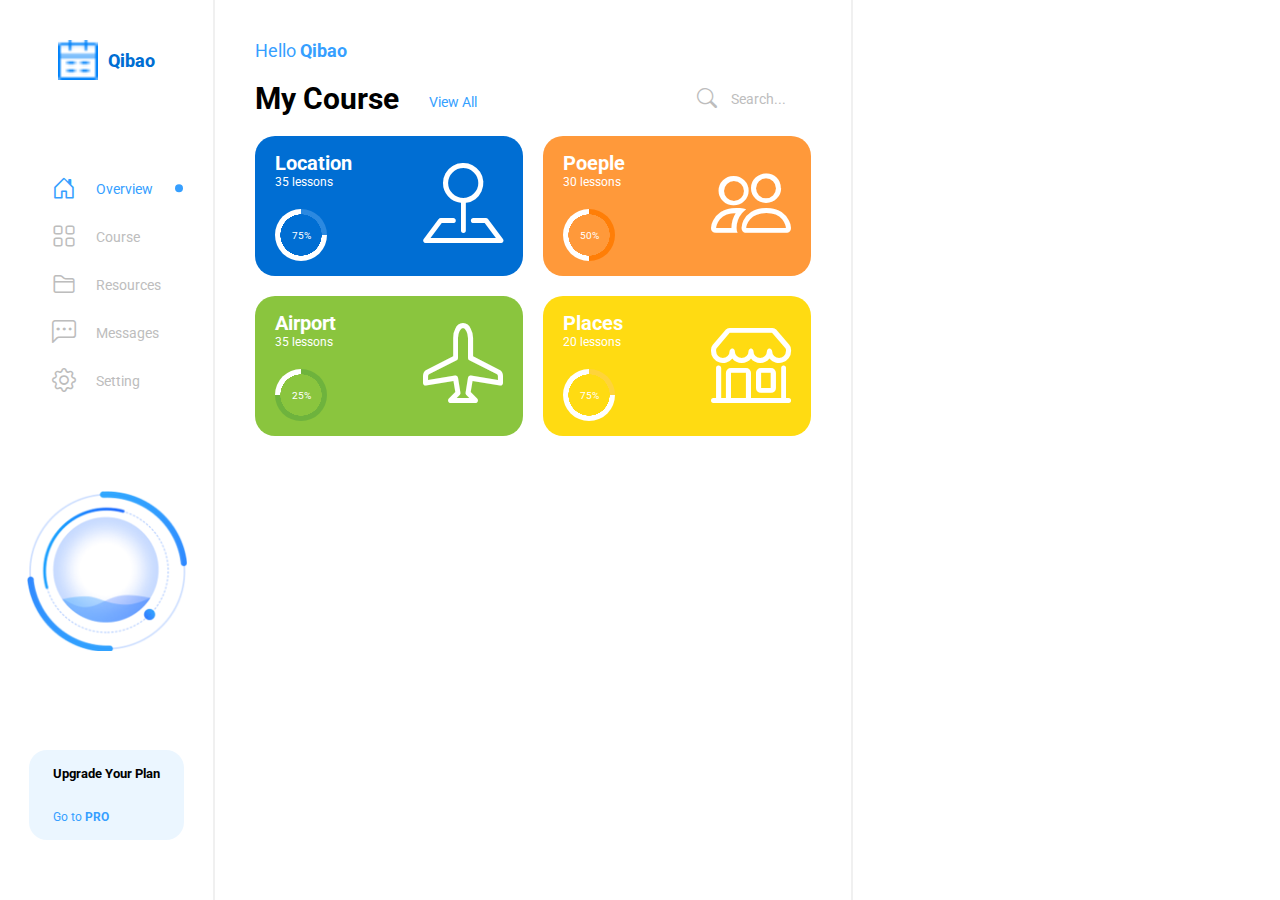
==== index.html @ 72427f50 "完成到item.progress" ====
<!DOCTYPE html>
<html lang="en">
<head>
    <meta charset="UTF-8">
    <meta name="viewport" content="width=device-width, initial-scale=1.0">
    <link rel="stylesheet" href="style.css">
    <!-- https://unpkg.com/boxicons@2.1.4/css/boxicons.min.css -->
    <link rel="stylesheet" href="https://cdn.jsdelivr.net/npm/bootstrap-icons@1.10.0/font/bootstrap-icons.css">
    <title>Qibao Dashboard</title>
</head>
<body>
     <div class="container">
        <aside class="left-section">
            <div class="logo">
                <button class="menu-btn" id="menu-close">
                    <i class="bi bi-box-arrow-left"></i>
                </button>
                <img src="assets/clander.png" >
                <a href="#">Qibao</a>
            </div>
            <div class="sidebar">
                <div class="item" id="active">
                    <i class="bi bi-house-door"></i>
                    <a href="#">Overview</a>
                </div>
                <div class="item">
                    <i class="bi bi-grid"></i>
                    <a href="#">Course</a>
                </div>
                <div class="item">
                    <i class="bi bi-folder2"></i>
                    <a href="#">Resources</a>
                </div>
                <div class="item">
                    <i class="bi bi-chat-left-dots"></i>
                    <a href="#">Messages</a>
                </div>
                <div class="item">
                    <i class="bi bi-gear"></i>
                    <a href="#">Setting</a>
                </div>
                
            </div>
            <div class="pic">
                <img src="assets/c.png">
            </div>
            <div class="upgrade">
                <h5>Upgrade Your Plan</h5>
                <div class="link">
                    <a href="#">Go to <b>PRO</b></a>
                    <i class="bx bxs-chevron-right"></i>
                </div>
            </div>
        </aside>

        <main>
            <header>
                <button class="menu-btn" id="menu-open">
                    <i class="bi bi-list"></i>
                </button>
                <H5>Hello <b>Qibao</b></H5>
            </header>
            <div class="separator">
                <div class="info">
                    <h3>My Course</h3>
                    <a href="#">View All</a>
                </div>
                <div class="search">
                    <i class="bi bi-search"></i>
                    <input type="text" placeholder="Search...">
                </div>
            </div>
            <div class="analytics">
                <div class="item">
                    <div class="progress">
                        <div class="info">
                            <h5>Location</h5>
                            <p>35 lessons</p>
                        </div>
                        <div class="progress-bar" role="progressbar" aria-valuenow="75" aria-valuemin="0" aria-valuemax="100"></div>
                    </div>
                    <i class="bi bi-pin-map"></i>
                </div>
                <div class="item">
                    <div class="progress">
                        <div class="info">
                            <h5>Poeple</h5>
                            <p>30 lessons</p>
                        </div>
                        <div class="progress-bar" role="progressbar" aria-valuenow="75" aria-valuemin="0" aria-valuemax="100"></div>
                    </div>
                    <i class="bi bi-people"></i>
                </div>
                <div class="item">
                    <div class="progress">
                        <div class="info">
                            <h5>Airport</h5>
                            <p>35 lessons</p>
                        </div>
                        <div class="progress-bar" role="progressbar" aria-valuenow="75" aria-valuemin="0" aria-valuemax="100"></div>
                    </div>
                    <i class="bi bi-airplane"></i>
                </div>
                <div class="item">
                    <div class="progress">
                        <div class="info">
                            <h5>Places</h5>
                            <p>20 lessons</p>
                        </div>
                        <div class="progress-bar" role="progressbar" aria-valuenow="75" aria-valuemin="0" aria-valuemax="100"></div>
                    </div>
                    <i class="bi bi-shop"></i>
                </div>
            </div>
        </main>
     </div> 
     
    <script src="script.js"></script>
</body>
</html>
---- style.css ----
@import url('https://fonts.font.im/css?family=Roboto');

*{
    font-family: 'Roboto', sans-serif;
    margin: 0;
    padding: 0;
    box-sizing: border-box;
}

a{
    text-decoration: none;
    color: #369FFF;
}

i{
    font-size: 24px;
}

.menu-btn{
    width: 32px;
    height: 32px;
    align-items: center;
    justify-content: center;
    border: none;
    background-color: #D1E6F9;
    border-radius: 6px;
    cursor: pointer;
    display: none;
}

.menu-btn i{
    font-size: 18px;
    color: #208bee;
}

.container{
    display: grid;
    grid-template-columns: 1fr 3fr 2fr;
    height: 100vh;
}

.container .left-section{
    display: flex;
    flex-direction: column;
    align-items: center;
    justify-content: space-between;
    padding: 40px 0;
}
.container .left-section .sidebar{
    display: flex;
    flex-direction: column;
    gap: 20px;
}
.container .left-section .sidebar .item {
    display: flex;
    gap: 20px;
    cursor: pointer;
}

.container .left-section .sidebar i{
    color: #bdbdbd;
    transition: all 0.3s ease;
}

.container .left-section .sidebar a{
    display: flex;
    align-items: center;
    gap: 30px;
    font-size: 14px;
    position: relative;
    color: #bdbdbd;
    transition: all 0.3s ease;
}
.container .left-section .sidebar .item#active a,
.container .left-section .sidebar .item#active i,
.container .left-section .upgrade .link i{
    color: #369FFF;
}
.container .left-section .sidebar .item a::after{
    position: absolute;
    content: "";
    width: 0px;
    height: 0px;
    background-color: #369FFF;
    right: -30px;
    top: 0;
    border-radius: 50%;
    transform: translateY(116%);
    transition: all 0.3s ease;
}
.container .left-section .sidebar .item#active a::after{
    width: 8px;
    height: 8px;
}
.container .left-section .logo{
    display: flex;
    align-items: center;
    gap: 10px;
}

.container .left-section .logo img{
    width: 40px;
    height: 40px;
    object-fit: cover;
}

.container .left-section .logo a{
    font-weight: 800;
    font-size: 18px;
    color: #006ed3;
}

.container .left-section .pic img{
    width: 160px;
}

.container .left-section .upgrade{
    display: flex;
    flex-direction: column;
    background-color: #ebf6ff;
    height: 90px;
    justify-content: space-between;
    padding: 16px 24px;
    margin-bottom: 20px;
    border-radius: 18px;
    cursor: pointer;
}

.container .left-section .upgrade .link{
    display: flex;
    align-items: center;
    justify-content: space-between;
}

.container .left-section .upgrade .link a{
    font-size: 12px;
}


main{
    border-right: 2px solid #f0f0f0;
    border-left: 2px solid #f0f0f0;
    padding: 40px 40px 0 40px;
}
main header{
    display: flex;
    align-items: center;
    gap: 15px;
}

main header h5 {
    font-size: 18px;
    color: #369FFF;
    font-weight: 400;
}

main .separator{
    display: flex;
    align-items: center;
    justify-content: space-between;
    margin-top: 20px;
}

main .separator .info{
    display: flex;
    align-items: center;
    gap: 30px;
}

main .separator .info h3{
    font-size: 30px;
}

main .separator .info a{
    margin-top: 6px;
    font-size: 14px;
}
main .separator .search{
    display: flex;
    align-items: center;
    gap: 14px;
}

main .separator .search i{
    font-size: 20px;
    color: #bdbdbd;
}
main .separator .search input{
    border: none;
    font-size: 14px;
    width: 80px;
    outline: none;
}
main .separator .search input::placeholder{
    color: #bdbdbd;
}

main .analytics{
    display: grid;
    grid-template-columns: 1fr 1fr;
    gap: 20px;
    margin-top: 20px;
}

main .analytics .item{
    display: flex;
    align-items: center;
    justify-content: space-between;
    height: 140px;
    min-width: 214px;
    /* background-color: red; */
    padding: 20px;
    border-radius: 20px;
    /* gap: 14px; */
}

main .analytics .item .progress{
    display: flex;
    flex-direction: column;
    justify-content: space-between;
}

main .analytics .item .progress .info h5{
    color: #fff;
    font-size: 20px;
    font-weight: bold;
}

main .analytics .item .progress .info p{
    color: #fff;
    font-size: 12px;
}
main .analytics .item .progress .progress-bar {
    display: flex;
    align-items: center;
    justify-content: center;
    margin-top: 20px;
    width: 52px;
    height: 52px;
    /* background-color: #006ed3; */
    border-radius: 50%;
}
main .analytics .item .progress .progress-bar::before{
    font-size: 10px;
    color: #fff;
    /* content: "attr"; */
}
main .analytics .item:nth-child(1) .progress .progress-bar{
    background: radial-gradient(closest-side, #006ed3 79%,transparent 80% 100%),conic-gradient(#2c89e0 25%,#fff 0%);
}
main .analytics .item:nth-child(2) .progress .progress-bar{
    background: radial-gradient(closest-side, #ff993a 79%,transparent 80% 100%),conic-gradient(#ff7e07 50%,#fff 0%);
}
main .analytics .item:nth-child(3) .progress .progress-bar{
    background: radial-gradient(closest-side, #8ac53e 79%,transparent 80% 100%),conic-gradient(#6eB33d 75%,#fff 0%);
}
main .analytics .item:nth-child(4) .progress .progress-bar{
    background: radial-gradient(closest-side, #ffdb12 79%,transparent 80% 100%),conic-gradient(#ffd43a 25%,#fff 0%);
}
main .analytics .item:nth-child(1) .progress .progress-bar::before{
    content: "75%"
}
main .analytics .item:nth-child(2) .progress .progress-bar::before{
    content: "50%"
}
main .analytics .item:nth-child(3) .progress .progress-bar::before{
    content: "25%"
}
main .analytics .item:nth-child(4) .progress .progress-bar::before{
    content: "75%"
}
main .analytics .item i{
    font-size: 80px;
    color: #fff;
}
main .analytics .item:nth-child(1){
    background-color: #006ed3;
}
main .analytics .item:nth-child(2){
    background-color: #ff993a;
}
main .analytics .item:nth-child(3){
    background-color: #8ac53e;
}
main .analytics .item:nth-child(4){
    background-color: #ffdb12;
}
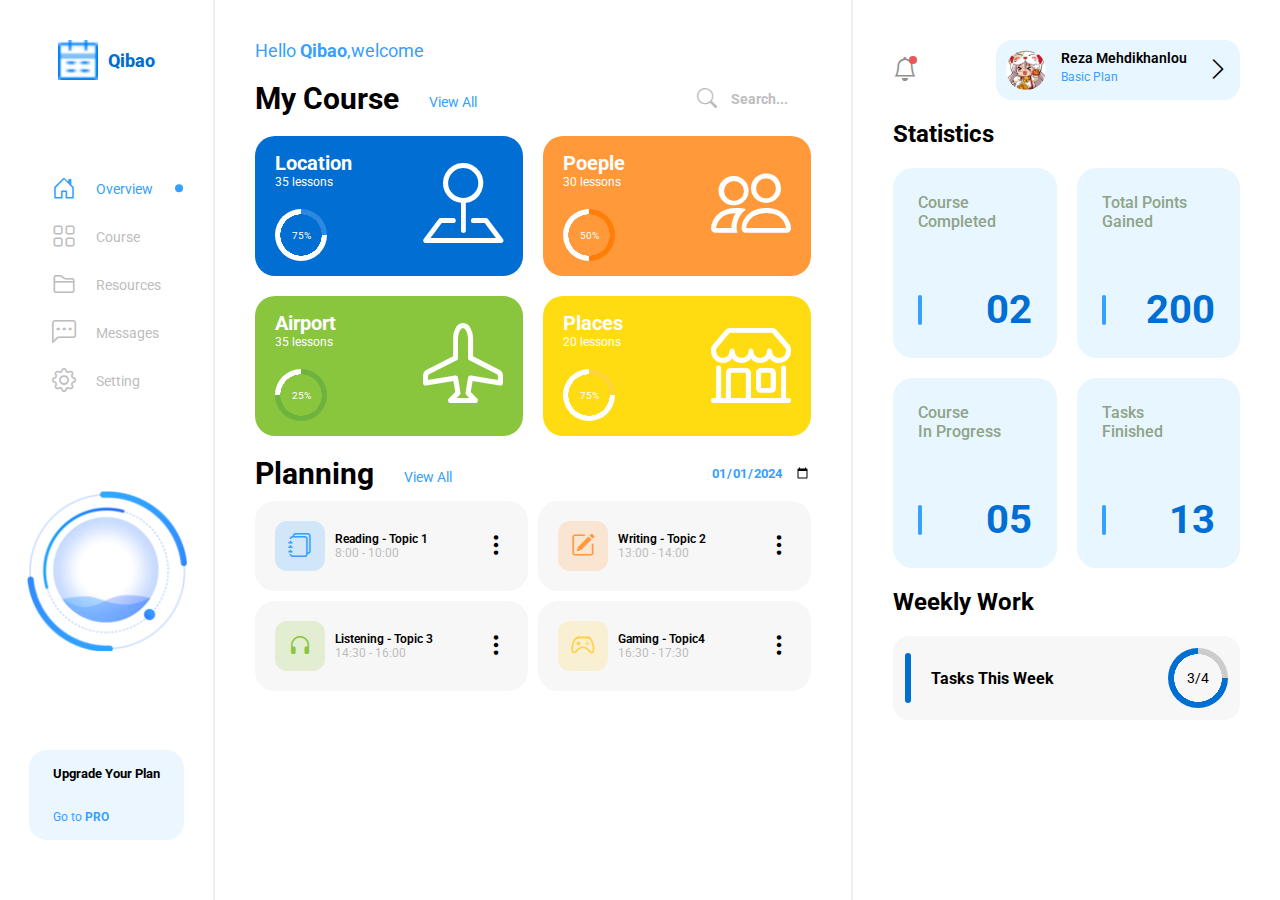
==== commit 6eab19d6: "完成组件的编辑" ====
--- a/index.html
+++ b/index.html
@@ -1,120 +1,279 @@
 <!DOCTYPE html>
 <html lang="en">
-<head>
-    <meta charset="UTF-8">
-    <meta name="viewport" content="width=device-width, initial-scale=1.0">
-    <link rel="stylesheet" href="style.css">
+  <head>
+    <meta charset="UTF-8" />
+    <meta name="viewport" content="width=device-width, initial-scale=1.0" />
+    <link rel="stylesheet" href="style.css" />
     <!-- https://unpkg.com/boxicons@2.1.4/css/boxicons.min.css -->
-    <link rel="stylesheet" href="https://cdn.jsdelivr.net/npm/bootstrap-icons@1.10.0/font/bootstrap-icons.css">
+    <link
+      rel="stylesheet"
+      href="https://cdn.jsdelivr.net/npm/bootstrap-icons@1.10.0/font/bootstrap-icons.css"
+    />
     <title>Qibao Dashboard</title>
-</head>
-<body>
-     <div class="container">
-        <aside class="left-section">
-            <div class="logo">
-                <button class="menu-btn" id="menu-close">
-                    <i class="bi bi-box-arrow-left"></i>
-                </button>
-                <img src="assets/clander.png" >
-                <a href="#">Qibao</a>
-            </div>
-            <div class="sidebar">
-                <div class="item" id="active">
-                    <i class="bi bi-house-door"></i>
-                    <a href="#">Overview</a>
-                </div>
-                <div class="item">
-                    <i class="bi bi-grid"></i>
-                    <a href="#">Course</a>
-                </div>
-                <div class="item">
-                    <i class="bi bi-folder2"></i>
-                    <a href="#">Resources</a>
-                </div>
-                <div class="item">
-                    <i class="bi bi-chat-left-dots"></i>
-                    <a href="#">Messages</a>
-                </div>
-                <div class="item">
-                    <i class="bi bi-gear"></i>
-                    <a href="#">Setting</a>
-                </div>
-                
-            </div>
-            <div class="pic">
-                <img src="assets/c.png">
-            </div>
-            <div class="upgrade">
-                <h5>Upgrade Your Plan</h5>
-                <div class="link">
-                    <a href="#">Go to <b>PRO</b></a>
-                    <i class="bx bxs-chevron-right"></i>
-                </div>
-            </div>
-        </aside>
+  </head>
+  <body>
+    <div class="container">
+      <aside class="left-section">
+        <div class="logo">
+          <button class="menu-btn" id="menu-close">
+            <i class="bi bi-box-arrow-left"></i>
+          </button>
+          <img src="assets/clander.png" />
+          <a href="#">Qibao</a>
+        </div>
+        <div class="sidebar">
+          <div class="item" id="active">
+            <i class="bi bi-house-door"></i>
+            <a href="#">Overview</a>
+          </div>
+          <div class="item">
+            <i class="bi bi-grid"></i>
+            <a href="#">Course</a>
+          </div>
+          <div class="item">
+            <i class="bi bi-folder2"></i>
+            <a href="#">Resources</a>
+          </div>
+          <div class="item">
+            <i class="bi bi-chat-left-dots"></i>
+            <a href="#">Messages</a>
+          </div>
+          <div class="item">
+            <i class="bi bi-gear"></i>
+            <a href="#">Setting</a>
+          </div>
+        </div>
+        <div class="pic">
+          <img src="assets/c.png" />
+        </div>
+        <div class="upgrade">
+          <h5>Upgrade Your Plan</h5>
+          <div class="link">
+            <a href="#">Go to <b>PRO</b></a>
+            <i class="bx bxs-chevron-right"></i>
+          </div>
+        </div>
+      </aside>
 
-        <main>
-            <header>
-                <button class="menu-btn" id="menu-open">
-                    <i class="bi bi-list"></i>
-                </button>
-                <H5>Hello <b>Qibao</b></H5>
-            </header>
-            <div class="separator">
-                <div class="info">
-                    <h3>My Course</h3>
-                    <a href="#">View All</a>
-                </div>
-                <div class="search">
-                    <i class="bi bi-search"></i>
-                    <input type="text" placeholder="Search...">
-                </div>
-            </div>
-            <div class="analytics">
-                <div class="item">
-                    <div class="progress">
-                        <div class="info">
-                            <h5>Location</h5>
-                            <p>35 lessons</p>
-                        </div>
-                        <div class="progress-bar" role="progressbar" aria-valuenow="75" aria-valuemin="0" aria-valuemax="100"></div>
-                    </div>
-                    <i class="bi bi-pin-map"></i>
-                </div>
-                <div class="item">
-                    <div class="progress">
-                        <div class="info">
-                            <h5>Poeple</h5>
-                            <p>30 lessons</p>
-                        </div>
-                        <div class="progress-bar" role="progressbar" aria-valuenow="75" aria-valuemin="0" aria-valuemax="100"></div>
-                    </div>
-                    <i class="bi bi-people"></i>
-                </div>
-                <div class="item">
-                    <div class="progress">
-                        <div class="info">
-                            <h5>Airport</h5>
-                            <p>35 lessons</p>
-                        </div>
-                        <div class="progress-bar" role="progressbar" aria-valuenow="75" aria-valuemin="0" aria-valuemax="100"></div>
-                    </div>
-                    <i class="bi bi-airplane"></i>
-                </div>
-                <div class="item">
-                    <div class="progress">
-                        <div class="info">
-                            <h5>Places</h5>
-                            <p>20 lessons</p>
-                        </div>
-                        <div class="progress-bar" role="progressbar" aria-valuenow="75" aria-valuemin="0" aria-valuemax="100"></div>
-                    </div>
-                    <i class="bi bi-shop"></i>
-                </div>
-            </div>
-        </main>
-     </div> 
-     
+      <main>
+        <header>
+          <button class="menu-btn" id="menu-open">
+            <i class="bi bi-list"></i>
+          </button>
+          <h5>Hello <b>Qibao</b>,welcome</h5>
+        </header>
+        <div class="separator">
+          <div class="info">
+            <h3>My Course</h3>
+            <a href="#">View All</a>
+          </div>
+          <div class="search">
+            <i class="bi bi-search"></i>
+            <input type="text" placeholder="Search..." />
+          </div>
+        </div>
+        <div class="analytics">
+          <div class="item">
+            <div class="progress">
+              <div class="info">
+                <h5>Location</h5>
+                <p>35 lessons</p>
+              </div>
+              <div
+                class="progress-bar"
+                role="progressbar"
+                aria-valuenow="75"
+                aria-valuemin="0"
+                aria-valuemax="100"
+              ></div>
+            </div>
+            <i class="bi bi-pin-map"></i>
+          </div>
+          <div class="item">
+            <div class="progress">
+              <div class="info">
+                <h5>Poeple</h5>
+                <p>30 lessons</p>
+              </div>
+              <div
+                class="progress-bar"
+                role="progressbar"
+                aria-valuenow="75"
+                aria-valuemin="0"
+                aria-valuemax="100"
+              ></div>
+            </div>
+            <i class="bi bi-people"></i>
+          </div>
+          <div class="item">
+            <div class="progress">
+              <div class="info">
+                <h5>Airport</h5>
+                <p>35 lessons</p>
+              </div>
+              <div
+                class="progress-bar"
+                role="progressbar"
+                aria-valuenow="75"
+                aria-valuemin="0"
+                aria-valuemax="100"
+              ></div>
+            </div>
+            <i class="bi bi-airplane"></i>
+          </div>
+          <div class="item">
+            <div class="progress">
+              <div class="info">
+                <h5>Places</h5>
+                <p>20 lessons</p>
+              </div>
+              <div
+                class="progress-bar"
+                role="progressbar"
+                aria-valuenow="75"
+                aria-valuemin="0"
+                aria-valuemax="100"
+              ></div>
+            </div>
+            <i class="bi bi-shop"></i>
+          </div>
+        </div>
+        <div class="separator">
+          <div class="info">
+            <h3>Planning</h3>
+            <a href="#">View All</a>
+          </div>
+          <input type="date" value="2024-01-01" />
+        </div>
+        <div class="planning">
+          <div class="item">
+            <div class="left">
+              <div class="icon">
+                <i class="bi bi-journals"></i>
+              </div>
+              <div class="details">
+                <h5>Reading - Topic 1</h5>
+                <p>8:00 - 10:00</p>
+              </div>
+            </div>
+            <i class="bi bi-three-dots-vertical"></i>
+          </div>
+          <div class="item">
+            <div class="left">
+              <div class="icon">
+                <i class="bi bi-pencil-square"></i>
+              </div>
+              <div class="details">
+                <h5>Writing - Topic 2</h5>
+                <p>13:00 - 14:00</p>
+              </div>
+            </div>
+            <i class="bi bi-three-dots-vertical"></i>
+          </div>
+          <div class="item">
+            <div class="left">
+              <div class="icon">
+                <i class="bi bi-headphones"></i>
+              </div>
+              <div class="details">
+                <h5>Listening - Topic 3</h5>
+                <p>14:30 - 16:00</p>
+              </div>
+            </div>
+            <i class="bi bi-three-dots-vertical"></i>
+          </div>
+          <div class="item">
+            <div class="left">
+              <div class="icon">
+                <i class="bi bi-controller"></i>
+              </div>
+              <div class="details">
+                <h5>Gaming - Topic4</h5>
+                <p>16:30 - 17:30</p>
+              </div>
+            </div>
+            <i class="bi bi-three-dots-vertical"></i>
+          </div>
+        </div>
+      </main>
+      <aside class="right-section">
+        <div class="top">
+          <i class="bi bi-bell"></i>
+          <div class="profile">
+            <div class="left">
+              <img src="assets/touxiang.jpg" />
+              <div class="user">
+                <h5>Reza Mehdikhanlou</h5>
+                <a href="#">Basic Plan</a>
+              </div>
+            </div>
+            <i class="bi bi-chevron-right"></i>
+          </div>
+        </div>
+        <div class="separator" id="first">
+          <h4>Statistics</h4>
+        </div>
+        <div class="stats">
+          <div class="item">
+            <div class="top">
+              <p>Course</p>
+              <p>Completed</p>
+            </div>
+            <div class="bottom">
+              <div class="line"></div>
+              <h3>02</h3>
+            </div>
+          </div>
+          <div class="item">
+            <div class="top">
+              <p>Total Points</p>
+              <p>Gained</p>
+            </div>
+            <div class="bottom">
+              <div class="line"></div>
+              <h3>200</h3>
+            </div>
+          </div>
+          <div class="item">
+            <div class="top">
+              <p>Course</p>
+              <p>In Progress</p>
+            </div>
+            <div class="bottom">
+              <div class="line"></div>
+              <h3>05</h3>
+            </div>
+          </div>
+          <div class="item">
+            <div class="top">
+              <p>Tasks</p>
+              <p>Finished</p>
+            </div>
+            <div class="bottom">
+              <div class="line"></div>
+              <h3>13</h3>
+            </div>
+          </div>
+        </div>
+        <div class="separator">
+            <h4>Weekly Work</h4>
+        </div>
+        <div class="weekly">
+            <div class="title">
+                <div class="line"></div>
+                <h5>Tasks This Week</h5>
+            </div>
+            <div
+                class="progress-bar"
+                role="progressbar"
+                aria-valuenow="75"
+                aria-valuemin="0"
+                aria-valuemax="100"
+              ></div>
+        </div>
+      </aside>
+    </div>
+
     <script src="script.js"></script>
-</body>
-</html> +  </body>
+</html>
--- a/style.css
+++ b/style.css
@@ -1,287 +1,542 @@
-@import url('https://fonts.font.im/css?family=Roboto');
-
-*{
-    font-family: 'Roboto', sans-serif;
-    margin: 0;
-    padding: 0;
-    box-sizing: border-box;
-}
-
-a{
-    text-decoration: none;
-    color: #369FFF;
-}
-
-i{
-    font-size: 24px;
-}
-
-.menu-btn{
-    width: 32px;
-    height: 32px;
-    align-items: center;
-    justify-content: center;
-    border: none;
-    background-color: #D1E6F9;
-    border-radius: 6px;
-    cursor: pointer;
-    display: none;
-}
-
-.menu-btn i{
-    font-size: 18px;
-    color: #208bee;
-}
-
-.container{
-    display: grid;
-    grid-template-columns: 1fr 3fr 2fr;
-    height: 100vh;
-}
-
-.container .left-section{
-    display: flex;
-    flex-direction: column;
-    align-items: center;
-    justify-content: space-between;
-    padding: 40px 0;
-}
-.container .left-section .sidebar{
-    display: flex;
-    flex-direction: column;
-    gap: 20px;
+@import url("https://fonts.font.im/css?family=Roboto");
+
+* {
+  font-family: "Roboto", sans-serif;
+  margin: 0;
+  padding: 0;
+  box-sizing: border-box;
+}
+
+a {
+  text-decoration: none;
+  color: #369fff;
+}
+
+i {
+  font-size: 24px;
+}
+
+.menu-btn {
+  width: 32px;
+  height: 32px;
+  align-items: center;
+  justify-content: center;
+  border: none;
+  background-color: #d1e6f9;
+  border-radius: 6px;
+  cursor: pointer;
+  display: none;
+}
+
+.menu-btn i {
+  font-size: 18px;
+  color: #208bee;
+}
+
+.container {
+  display: grid;
+  grid-template-columns: 1fr 3fr 2fr;
+  height: 100vh;
+}
+
+.container .left-section {
+  display: flex;
+  flex-direction: column;
+  align-items: center;
+  justify-content: space-between;
+  padding: 40px 0;
+}
+.container .left-section .sidebar {
+  display: flex;
+  flex-direction: column;
+  gap: 20px;
 }
 .container .left-section .sidebar .item {
-    display: flex;
-    gap: 20px;
-    cursor: pointer;
-}
-
-.container .left-section .sidebar i{
-    color: #bdbdbd;
-    transition: all 0.3s ease;
-}
-
-.container .left-section .sidebar a{
-    display: flex;
-    align-items: center;
-    gap: 30px;
-    font-size: 14px;
-    position: relative;
-    color: #bdbdbd;
-    transition: all 0.3s ease;
+  display: flex;
+  gap: 20px;
+  cursor: pointer;
+}
+
+.container .left-section .sidebar i {
+  color: #bdbdbd;
+  transition: all 0.3s ease;
+}
+
+.container .left-section .sidebar a {
+  display: flex;
+  align-items: center;
+  gap: 30px;
+  font-size: 14px;
+  position: relative;
+  color: #bdbdbd;
+  transition: all 0.3s ease;
 }
 .container .left-section .sidebar .item#active a,
 .container .left-section .sidebar .item#active i,
-.container .left-section .upgrade .link i{
-    color: #369FFF;
-}
-.container .left-section .sidebar .item a::after{
-    position: absolute;
-    content: "";
-    width: 0px;
-    height: 0px;
-    background-color: #369FFF;
-    right: -30px;
-    top: 0;
-    border-radius: 50%;
-    transform: translateY(116%);
-    transition: all 0.3s ease;
-}
-.container .left-section .sidebar .item#active a::after{
-    width: 8px;
-    height: 8px;
-}
-.container .left-section .logo{
-    display: flex;
-    align-items: center;
-    gap: 10px;
-}
-
-.container .left-section .logo img{
-    width: 40px;
-    height: 40px;
-    object-fit: cover;
-}
-
-.container .left-section .logo a{
-    font-weight: 800;
-    font-size: 18px;
-    color: #006ed3;
-}
-
-.container .left-section .pic img{
-    width: 160px;
-}
-
-.container .left-section .upgrade{
-    display: flex;
-    flex-direction: column;
-    background-color: #ebf6ff;
-    height: 90px;
-    justify-content: space-between;
-    padding: 16px 24px;
-    margin-bottom: 20px;
-    border-radius: 18px;
-    cursor: pointer;
-}
-
-.container .left-section .upgrade .link{
-    display: flex;
-    align-items: center;
-    justify-content: space-between;
-}
-
-.container .left-section .upgrade .link a{
-    font-size: 12px;
-}
-
-
-main{
-    border-right: 2px solid #f0f0f0;
-    border-left: 2px solid #f0f0f0;
-    padding: 40px 40px 0 40px;
-}
-main header{
-    display: flex;
-    align-items: center;
-    gap: 15px;
+.container .left-section .upgrade .link i {
+  color: #369fff;
+}
+.container .left-section .sidebar .item a::after {
+  position: absolute;
+  content: "";
+  width: 0px;
+  height: 0px;
+  background-color: #369fff;
+  right: -30px;
+  top: 0;
+  border-radius: 50%;
+  transform: translateY(116%);
+  transition: all 0.3s ease;
+}
+.container .left-section .sidebar .item#active a::after {
+  width: 8px;
+  height: 8px;
+}
+.container .left-section .logo {
+  display: flex;
+  align-items: center;
+  gap: 10px;
+}
+
+.container .left-section .logo img {
+  width: 40px;
+  height: 40px;
+  object-fit: cover;
+}
+
+.container .left-section .logo a {
+  font-weight: 800;
+  font-size: 18px;
+  color: #006ed3;
+}
+
+.container .left-section .pic img {
+  width: 160px;
+}
+
+.container .left-section .upgrade {
+  display: flex;
+  flex-direction: column;
+  background-color: #ebf6ff;
+  height: 90px;
+  justify-content: space-between;
+  padding: 16px 24px;
+  margin-bottom: 20px;
+  border-radius: 18px;
+  cursor: pointer;
+}
+
+.container .left-section .upgrade .link {
+  display: flex;
+  align-items: center;
+  justify-content: space-between;
+}
+
+.container .left-section .upgrade .link a {
+  font-size: 12px;
+}
+
+main {
+  border-right: 2px solid #f0f0f0;
+  border-left: 2px solid #f0f0f0;
+  padding: 40px 40px 0 40px;
+}
+main header {
+  display: flex;
+  align-items: center;
+  gap: 15px;
 }
 
 main header h5 {
-    font-size: 18px;
-    color: #369FFF;
-    font-weight: 400;
-}
-
-main .separator{
-    display: flex;
-    align-items: center;
-    justify-content: space-between;
-    margin-top: 20px;
-}
-
-main .separator .info{
-    display: flex;
-    align-items: center;
-    gap: 30px;
-}
-
-main .separator .info h3{
-    font-size: 30px;
-}
-
-main .separator .info a{
-    margin-top: 6px;
-    font-size: 14px;
-}
-main .separator .search{
-    display: flex;
-    align-items: center;
-    gap: 14px;
-}
-
-main .separator .search i{
-    font-size: 20px;
-    color: #bdbdbd;
-}
-main .separator .search input{
-    border: none;
-    font-size: 14px;
-    width: 80px;
-    outline: none;
-}
-main .separator .search input::placeholder{
-    color: #bdbdbd;
-}
-
-main .analytics{
-    display: grid;
-    grid-template-columns: 1fr 1fr;
-    gap: 20px;
-    margin-top: 20px;
-}
-
-main .analytics .item{
-    display: flex;
-    align-items: center;
-    justify-content: space-between;
-    height: 140px;
-    min-width: 214px;
-    /* background-color: red; */
-    padding: 20px;
-    border-radius: 20px;
-    /* gap: 14px; */
-}
-
-main .analytics .item .progress{
-    display: flex;
-    flex-direction: column;
-    justify-content: space-between;
-}
-
-main .analytics .item .progress .info h5{
-    color: #fff;
-    font-size: 20px;
-    font-weight: bold;
-}
-
-main .analytics .item .progress .info p{
-    color: #fff;
-    font-size: 12px;
+  font-size: 18px;
+  color: #369fff;
+  font-weight: 400;
+}
+
+main .separator {
+  display: flex;
+  align-items: center;
+  justify-content: space-between;
+  margin-top: 20px;
+}
+
+main .separator .info {
+  display: flex;
+  align-items: center;
+  gap: 30px;
+}
+
+main .separator .info h3 {
+  font-size: 30px;
+}
+
+main .separator .info a {
+  margin-top: 6px;
+  font-size: 14px;
+}
+main .separator .search {
+  display: flex;
+  align-items: center;
+  gap: 14px;
+}
+
+main .separator .search i {
+  font-size: 20px;
+  color: #bdbdbd;
+}
+main .separator .search input {
+  border: none;
+  font-size: 14px;
+  width: 80px;
+  outline: none;
+}
+main .separator .search input::placeholder {
+  color: #bdbdbd;
+}
+
+main .analytics {
+  display: grid;
+  grid-template-columns: 1fr 1fr;
+  gap: 20px;
+  margin-top: 20px;
+}
+
+main .analytics .item {
+  display: flex;
+  align-items: center;
+  justify-content: space-between;
+  height: 140px;
+  min-width: 214px;
+  /* background-color: red; */
+  padding: 20px;
+  border-radius: 20px;
+  /* gap: 14px; */
+}
+
+main .analytics .item .progress {
+  display: flex;
+  flex-direction: column;
+  justify-content: space-between;
+}
+
+main .analytics .item .progress .info h5 {
+  color: #fff;
+  font-size: 20px;
+  font-weight: bold;
+}
+
+main .analytics .item .progress .info p {
+  color: #fff;
+  font-size: 12px;
 }
 main .analytics .item .progress .progress-bar {
+  display: flex;
+  align-items: center;
+  justify-content: center;
+  margin-top: 20px;
+  width: 52px;
+  height: 52px;
+  /* background-color: #006ed3; */
+  border-radius: 50%;
+}
+main .analytics .item .progress .progress-bar::before {
+  font-size: 10px;
+  color: #fff;
+  /* content: "attr"; */
+}
+main .analytics .item:nth-child(1) .progress .progress-bar {
+  background: radial-gradient(closest-side, #006ed3 79%, transparent 80% 100%),
+    conic-gradient(#2c89e0 25%, #fff 0%);
+}
+main .analytics .item:nth-child(2) .progress .progress-bar {
+  background: radial-gradient(closest-side, #ff993a 79%, transparent 80% 100%),
+    conic-gradient(#ff7e07 50%, #fff 0%);
+}
+main .analytics .item:nth-child(3) .progress .progress-bar {
+  background: radial-gradient(closest-side, #8ac53e 79%, transparent 80% 100%),
+    conic-gradient(#6eb33d 75%, #fff 0%);
+}
+main .analytics .item:nth-child(4) .progress .progress-bar {
+  background: radial-gradient(closest-side, #ffdb12 79%, transparent 80% 100%),
+    conic-gradient(#ffd43a 25%, #fff 0%);
+}
+main .analytics .item:nth-child(1) .progress .progress-bar::before {
+  content: "75%";
+}
+main .analytics .item:nth-child(2) .progress .progress-bar::before {
+  content: "50%";
+}
+main .analytics .item:nth-child(3) .progress .progress-bar::before {
+  content: "25%";
+}
+main .analytics .item:nth-child(4) .progress .progress-bar::before {
+  content: "75%";
+}
+main .analytics .item i {
+  font-size: 80px;
+  color: #fff;
+}
+main .analytics .item:nth-child(1) {
+  background-color: #006ed3;
+}
+main .analytics .item:nth-child(2) {
+  background-color: #ff993a;
+}
+main .analytics .item:nth-child(3) {
+  background-color: #8ac53e;
+}
+main .analytics .item:nth-child(4) {
+  background-color: #ffdb12;
+}
+
+main .separator input {
+  border: none;
+  color: #369fff;
+  font-weight: bold;
+  outline: none;
+  width: 100px;
+}
+
+input[type="date"]::-webkit-calengdar-picker-indicator {
+  opacity: 0.5;
+  font-size: 16px;
+  cursor: pointer;
+}
+
+main .planning {
+  display: grid;
+  grid-template-columns: 1fr 1fr;
+  gap: 10px;
+  margin-top: 10px;
+}
+
+main .planning .item {
+  display: flex;
+  align-items: center;
+  justify-content: space-between;
+  padding: 20px;
+  background-color: #f7f7f7;
+  border-radius: 20px;
+}
+
+main .planning .item .left {
+  display: flex;
+  align-items: center;
+  gap: 10px;
+}
+
+main .planning .item .left .icon {
+  /* background-color: red; */
+  width: 50px;
+  height: 50px;
+  border-radius: 12px;
+  display: flex;
+  align-items: center;
+  justify-content: center;
+}
+
+main .planning .item:nth-child(1) .left .icon {
+  background: #d1e6f9;
+}
+main .planning .item:nth-child(1) .left .icon i {
+  color: #369fff;
+}
+
+main .planning .item:nth-child(2) .left .icon {
+  background: #f9e5d2;
+}
+main .planning .item:nth-child(2) .left .icon i {
+  color: #ff993a;
+}
+
+main .planning .item:nth-child(3) .left .icon {
+  background: #e2edd2;
+}
+main .planning .item:nth-child(3) .left .icon i {
+  color: #8ac53e;
+}
+
+main .planning .item:nth-child(4) .left .icon {
+  background: #f9f0d3;
+}
+main .planning .item:nth-child(4) .left .icon i {
+  color: #ffd143;
+}
+
+main .planning .item .left .details h5 {
+  font-size: 12px;
+  font-weight: 600;
+}
+
+main .planning .item .left .details p {
+  font-size: 12px;
+  color: #bdbdbd;
+}
+
+main .planning .item > i {
+  cursor: pointer;
+}
+
+.container .right-section {
+  padding: 40px 40px 0 40px;
+}
+
+.container .right-section .top {
+  display: flex;
+  align-items: center;
+  justify-content: space-between;
+}
+
+.container .right-section .top > i {
+  color: #909090;
+  position: relative;
+  cursor: pointer;
+}
+
+.container .right-section .top > i::after {
+  content: "";
+  width: 8px;
+  height: 8px;
+  position: absolute;
+  background: #e85757;
+  border-radius: 50%;
+  right: 0;
+}
+
+.container .right-section .profile {
+  display: flex;
+  align-items: center;
+  justify-content: space-between;
+  padding: 10px;
+  background: #e8f6ff;
+  width: 244px;
+  height: 60px;
+  border-radius: 16px;
+}
+
+.container .right-section .profile > i {
+  cursor: pointer;
+}
+
+.container .right-section .top .profile .left {
+  display: flex;
+  gap: 15px;
+}
+
+.container .right-section .top .profile .left img {
+  width: 40px;
+  height: 40px;
+  border-radius: 50%;
+  object-fit: cover;
+  object-position: top;
+}
+
+.container .right-section .top .profile .left .user h5 {
+  font-size: 14px;
+  font-weight: 600;
+}
+
+.container .right-section .top .profile .left .user a {
+  font-size: 12px;
+}
+
+.container .right-section .separator#first {
+  margin-top: 8px;
+}
+
+.container .right-section .separator h4 {
+  font-size: 24px;
+  font-weight: bold;
+  margin-top: 20px;
+}
+
+.container .right-section .stats {
+  display: grid;
+  grid-template-columns: 1fr 1fr;
+  margin-top: 20px;
+  gap: 20px;
+}
+
+.container .right-section .stats .item {
+  display: flex;
+  flex-direction: column;
+  justify-content: space-between;
+  height: 190px;
+  padding: 25px;
+  background: #e8f6ff;
+  border-radius: 20px;
+}
+
+.container .right-section .stats .item .top {
+  display: flex;
+  flex-direction: column;
+  align-items: start;
+}
+
+.container .right-section .stats .top p {
+  font-size: 16px;
+  font-weight: 500;
+  color: #8ea387;
+}
+
+.container .right-section .stats .item .bottom {
+  display: flex;
+  justify-content: space-between;
+  align-items: center;
+}
+
+.container .right-section .stats .item .bottom .line {
+  width: 4px;
+  height: 30px;
+  background-color: #369fff;
+  border-radius: 20px;
+}
+
+.container .right-section .stats .item .bottom h3 {
+  font-size: 40px;
+  color: #006ed3;
+}
+.container .right-section .weekly {
+  margin-top: 20px;
+  display: flex;
+  align-items: center;
+  justify-content: space-between;
+  width: 100%;
+  padding: 12px;
+  background-color: #f7f7f7;
+  border-radius: 16px;
+}
+
+.container .right-section .weekly .title {
+  display: flex;
+  align-items: center;
+  gap: 20px;
+}
+.container .right-section .weekly .title .line {
+  width: 6px;
+  height: 50px;
+  background-color: #006ed3;
+  border-radius: 20px;
+}
+
+.container .right-section .weekly h5 {
+  font-size: 16px;
+}
+
+.container .right-section .weekly .progress-bar{
     display: flex;
     align-items: center;
     justify-content: center;
-    margin-top: 20px;
-    width: 52px;
-    height: 52px;
-    /* background-color: #006ed3; */
+    width: 60px;
+    height: 60px;
     border-radius: 50%;
-}
-main .analytics .item .progress .progress-bar::before{
-    font-size: 10px;
-    color: #fff;
-    /* content: "attr"; */
-}
-main .analytics .item:nth-child(1) .progress .progress-bar{
-    background: radial-gradient(closest-side, #006ed3 79%,transparent 80% 100%),conic-gradient(#2c89e0 25%,#fff 0%);
-}
-main .analytics .item:nth-child(2) .progress .progress-bar{
-    background: radial-gradient(closest-side, #ff993a 79%,transparent 80% 100%),conic-gradient(#ff7e07 50%,#fff 0%);
-}
-main .analytics .item:nth-child(3) .progress .progress-bar{
-    background: radial-gradient(closest-side, #8ac53e 79%,transparent 80% 100%),conic-gradient(#6eB33d 75%,#fff 0%);
-}
-main .analytics .item:nth-child(4) .progress .progress-bar{
-    background: radial-gradient(closest-side, #ffdb12 79%,transparent 80% 100%),conic-gradient(#ffd43a 25%,#fff 0%);
-}
-main .analytics .item:nth-child(1) .progress .progress-bar::before{
-    content: "75%"
-}
-main .analytics .item:nth-child(2) .progress .progress-bar::before{
-    content: "50%"
-}
-main .analytics .item:nth-child(3) .progress .progress-bar::before{
-    content: "25%"
-}
-main .analytics .item:nth-child(4) .progress .progress-bar::before{
-    content: "75%"
-}
-main .analytics .item i{
-    font-size: 80px;
-    color: #fff;
-}
-main .analytics .item:nth-child(1){
-    background-color: #006ed3;
-}
-main .analytics .item:nth-child(2){
-    background-color: #ff993a;
-}
-main .analytics .item:nth-child(3){
-    background-color: #8ac53e;
-}
-main .analytics .item:nth-child(4){
-    background-color: #ffdb12;
-}+    background: radial-gradient(closest-side, #f7f7f7 79%, transparent 80% 100%),
+    conic-gradient(#ccc 25%, #006ed3 0%);
+}
+
+.container .right-section .weekly .progress-bar::before{
+    content: "3/4";
+    font-size: 14px;
+    color: #000;
+}
+
